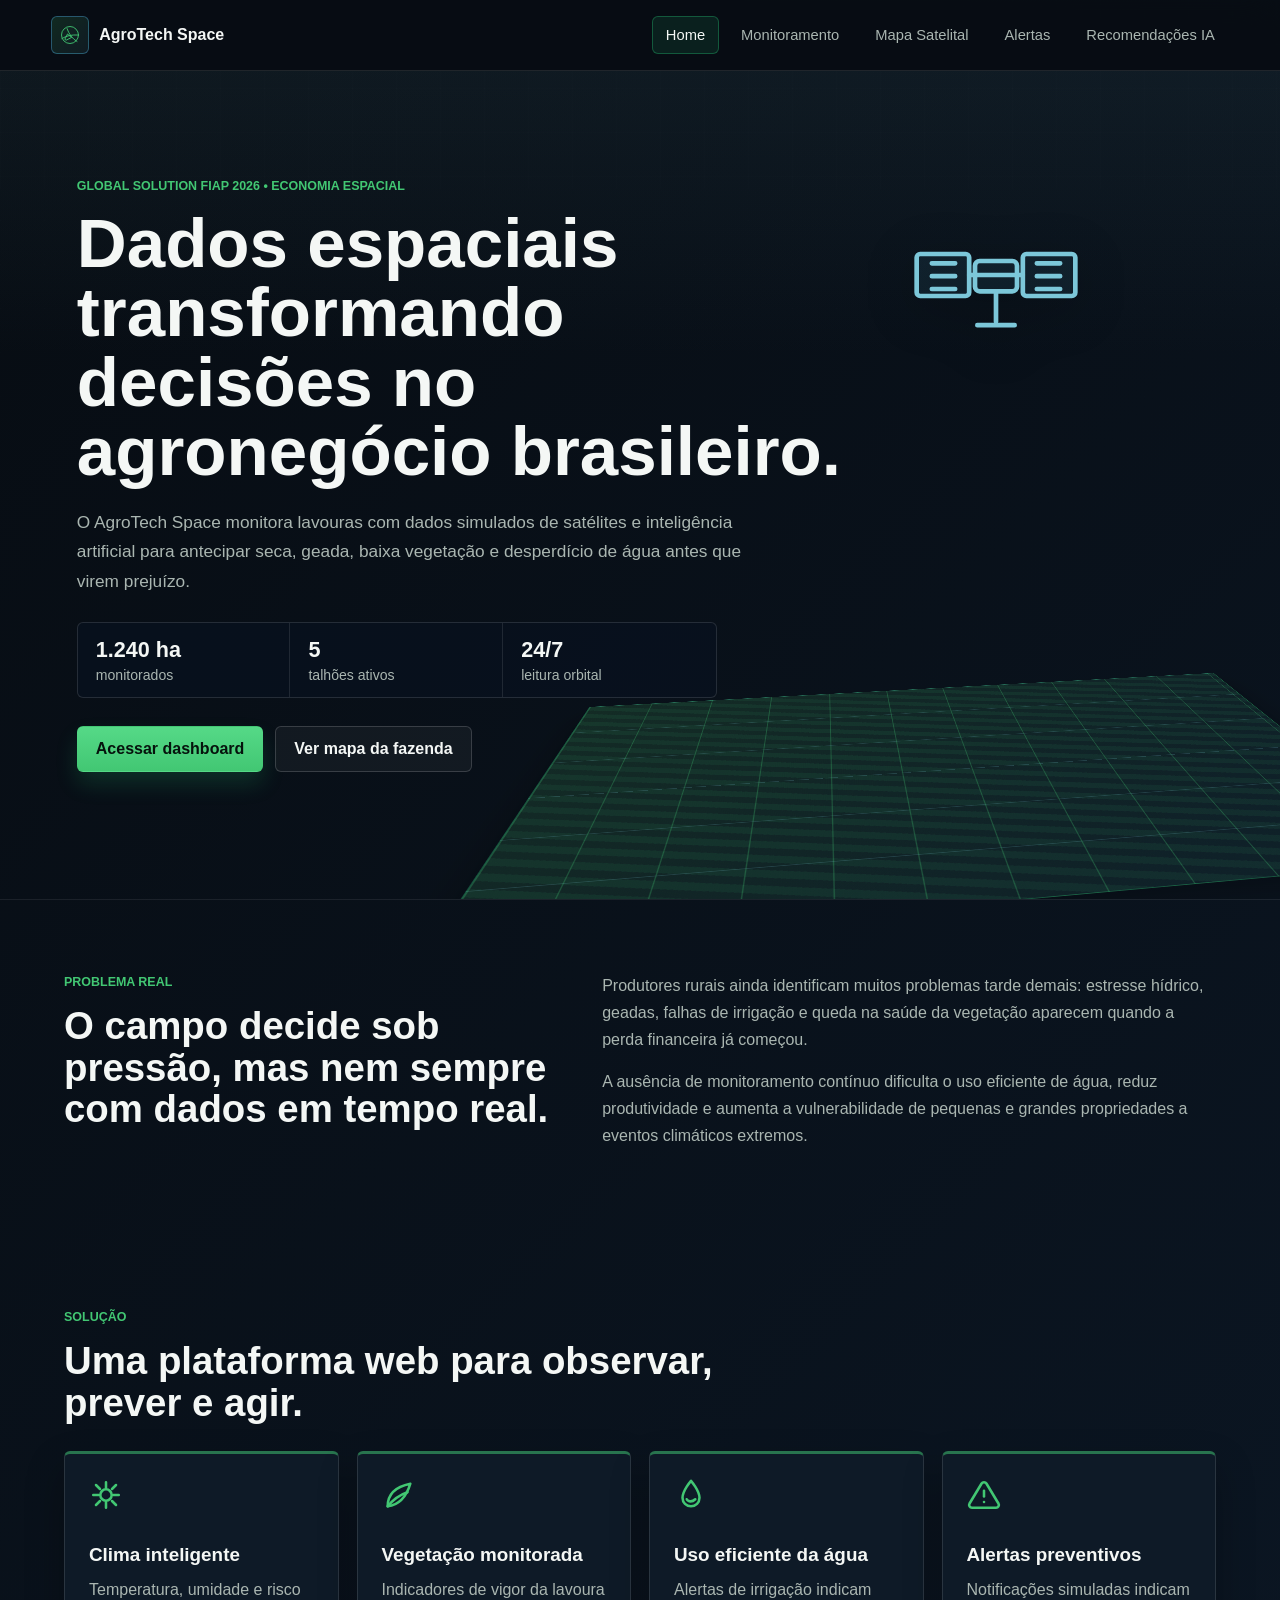
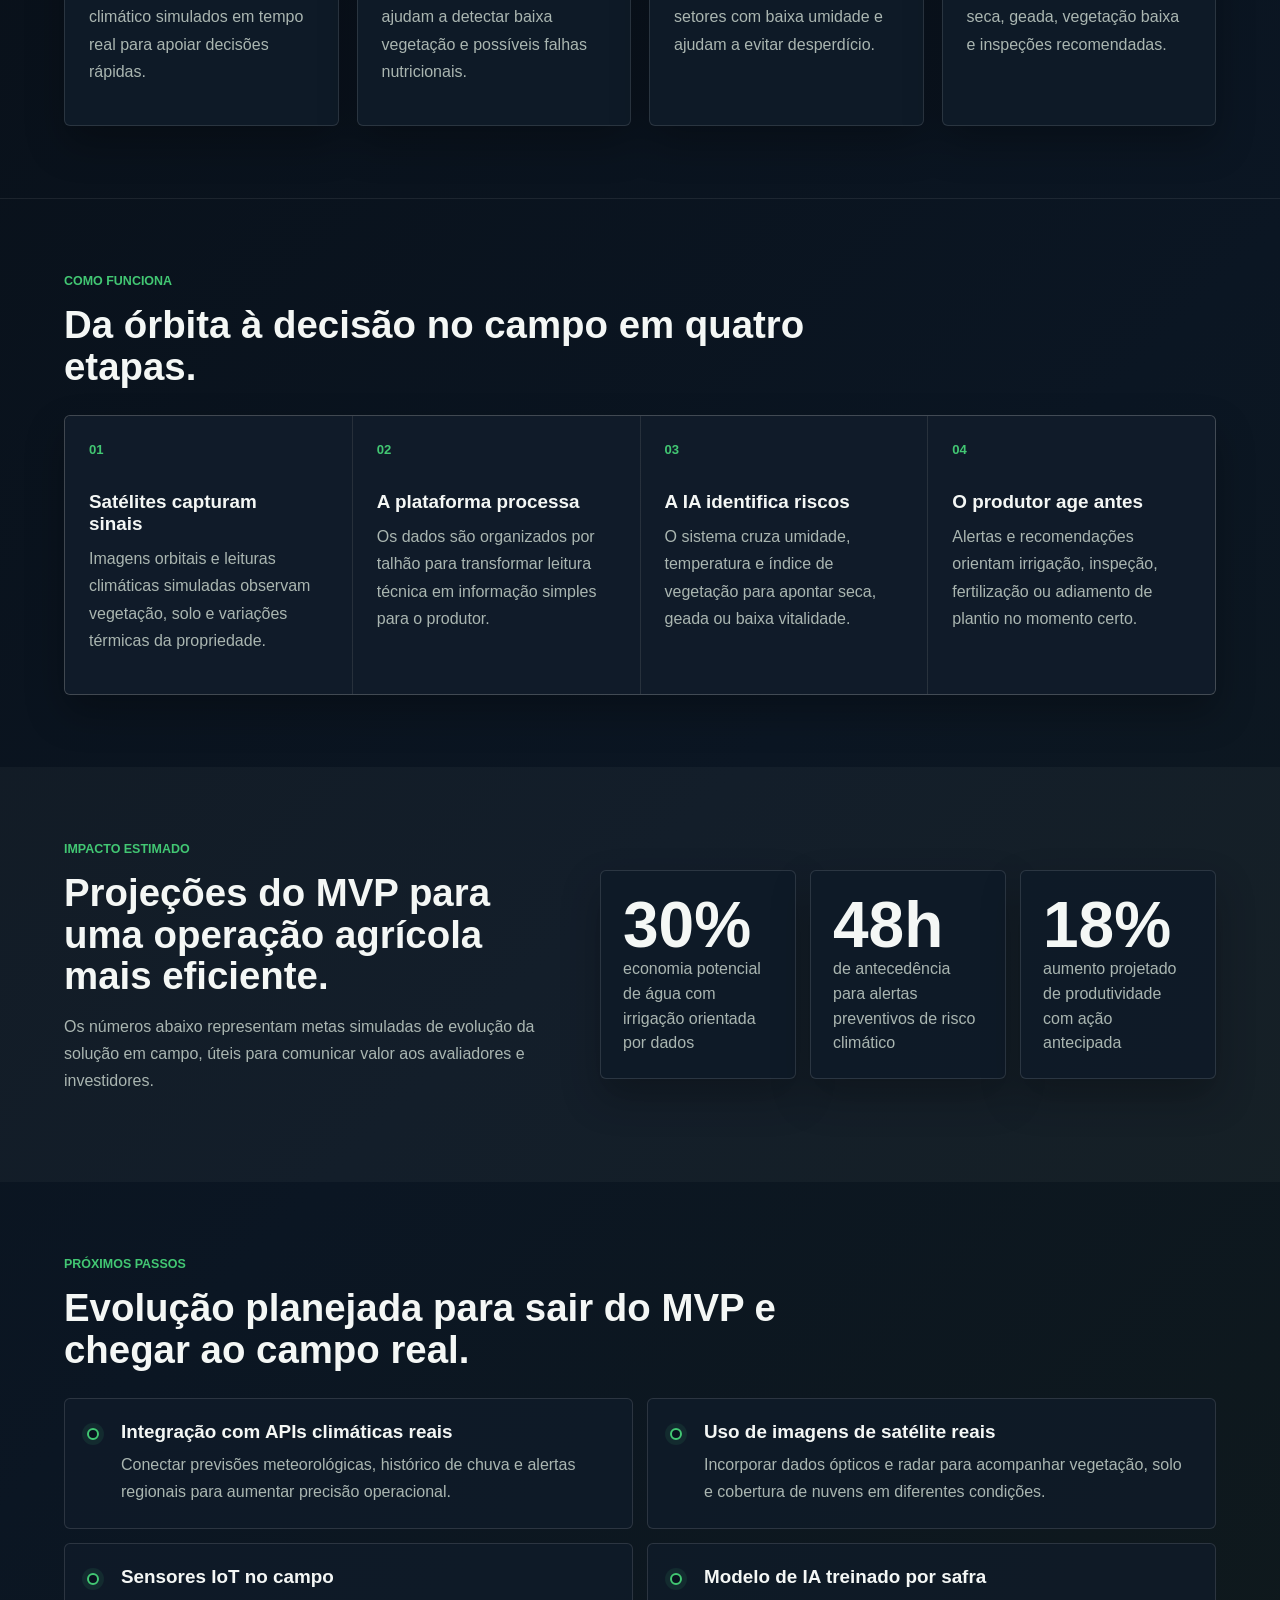
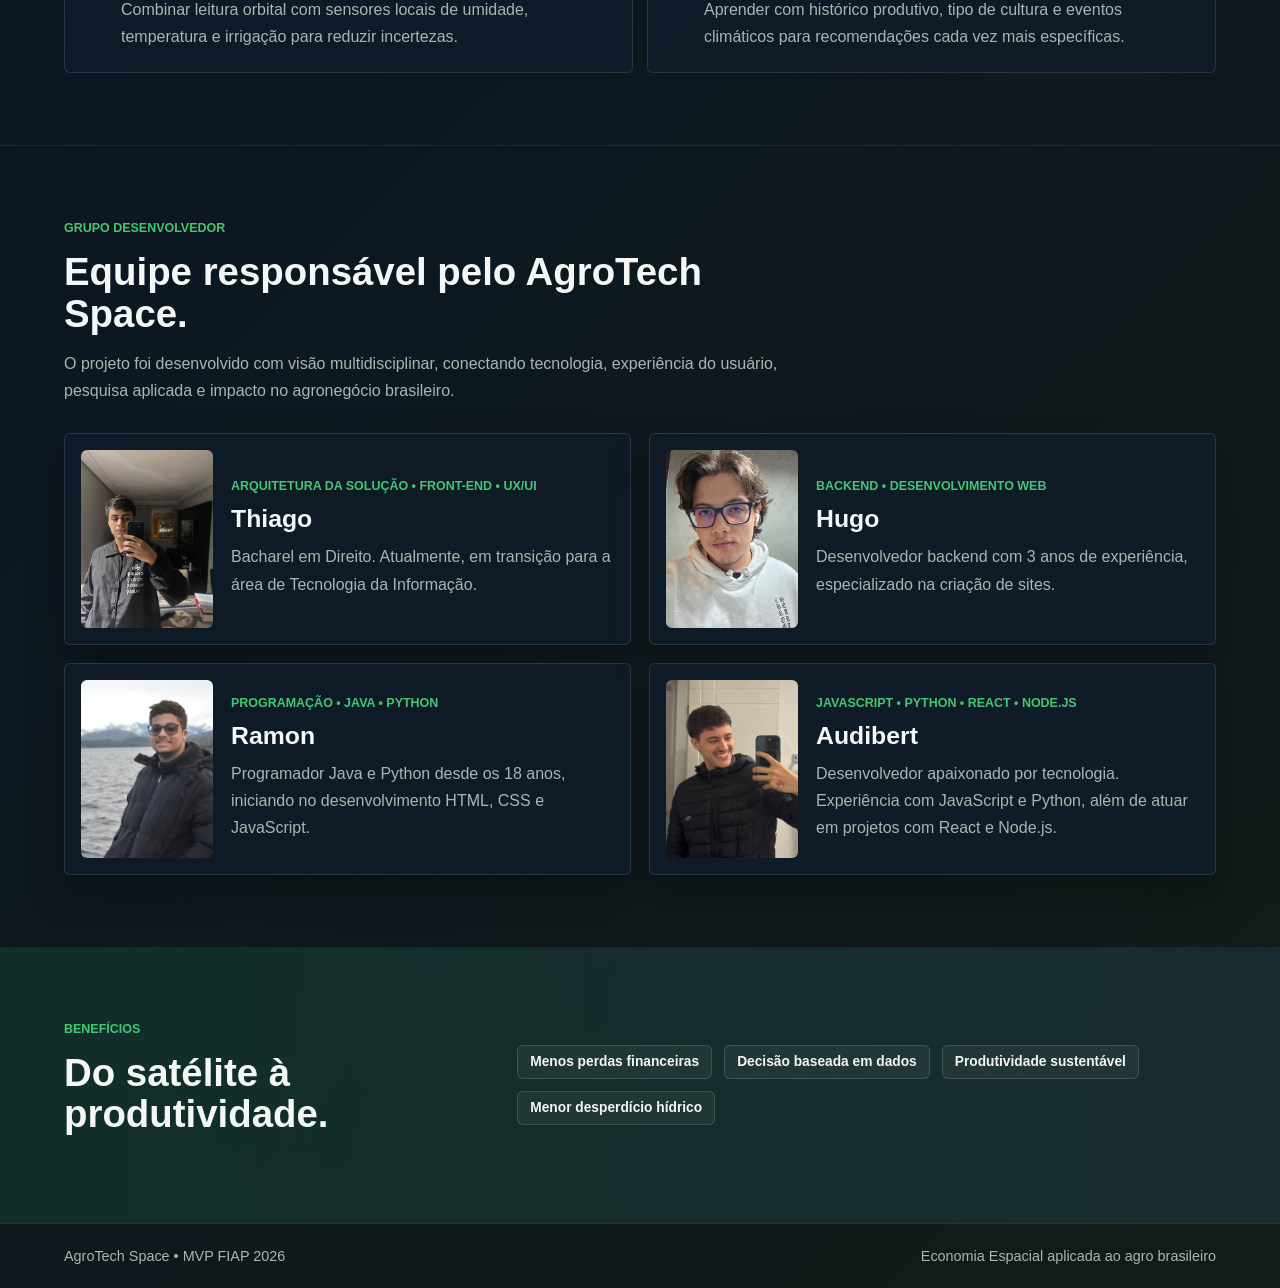
==== index.html @ c3d4d9fd "." ====
<!DOCTYPE html>
<html lang="pt-BR">
<head>
  <meta charset="UTF-8">
  <meta name="viewport" content="width=device-width, initial-scale=1.0">
  <meta name="description" content="AgroTech Space conecta dados de satélites, IA e agricultura de precisão para reduzir riscos climáticos no campo brasileiro.">
  <title>AgroTech Space | Agricultura Inteligente por Satélite</title>
  <link rel="stylesheet" href="assets/css/styles.css">
</head>
<body data-page="home">
  <header class="site-header">
    <a class="brand" href="index.html" aria-label="AgroTech Space - página inicial">
      <span class="brand-mark" aria-hidden="true">
        <svg viewBox="0 0 48 48" role="img">
          <circle cx="24" cy="24" r="17"></circle>
          <path d="M8 31c8-5 19-8 32-7"></path>
          <path d="M18 11c4 11 10 20 20 26"></path>
          <path d="M14 32l5-10 8 7-10 5z"></path>
        </svg>
      </span>
      <span>AgroTech Space</span>
    </a>

    <button class="menu-toggle" type="button" aria-label="Abrir menu" aria-expanded="false">
      <span></span>
      <span></span>
      <span></span>
    </button>

    <nav class="main-nav" aria-label="Navegação principal">
      <a class="active" href="index.html">Home</a>
      <a href="monitoramento.html">Monitoramento</a>
      <a href="mapa.html">Mapa Satelital</a>
      <a href="alertas.html">Alertas</a>
      <a href="recomendacoes.html">Recomendações IA</a>
    </nav>
  </header>

  <main>
    <section class="hero">
      <div class="hero-visual" aria-hidden="true">
        <div class="satellite">
          <svg viewBox="0 0 180 120">
            <rect x="72" y="42" width="36" height="26" rx="4"></rect>
            <rect x="22" y="36" width="45" height="36" rx="3"></rect>
            <rect x="113" y="36" width="45" height="36" rx="3"></rect>
            <path d="M67 54h46M90 68v26M74 97h32"></path>
            <path d="M35 44h20M35 55h20M35 66h20M125 44h20M125 55h20M125 66h20"></path>
          </svg>
        </div>
        <div class="field-grid"></div>
      </div>
      <div class="hero-content">
        <p class="eyebrow">Global Solution FIAP 2026 • Economia Espacial</p>
        <h1>Dados espaciais transformando decisões no agronegócio brasileiro.</h1>
        <p>O AgroTech Space monitora lavouras com dados simulados de satélites e inteligência artificial para antecipar seca, geada, baixa vegetação e desperdício de água antes que virem prejuízo.</p>
        <div class="mission-strip" aria-label="Resumo operacional">
          <span><strong>1.240 ha</strong> monitorados</span>
          <span><strong>5</strong> talhões ativos</span>
          <span><strong>24/7</strong> leitura orbital</span>
        </div>
        <div class="hero-actions">
          <a class="btn primary" href="monitoramento.html">Acessar dashboard</a>
          <a class="btn secondary" href="mapa.html">Ver mapa da fazenda</a>
        </div>
      </div>
    </section>

    <section class="section split-section">
      <div>
        <p class="eyebrow">Problema real</p>
        <h2>O campo decide sob pressão, mas nem sempre com dados em tempo real.</h2>
      </div>
      <div class="text-stack">
        <p>Produtores rurais ainda identificam muitos problemas tarde demais: estresse hídrico, geadas, falhas de irrigação e queda na saúde da vegetação aparecem quando a perda financeira já começou.</p>
        <p>A ausência de monitoramento contínuo dificulta o uso eficiente de água, reduz produtividade e aumenta a vulnerabilidade de pequenas e grandes propriedades a eventos climáticos extremos.</p>
      </div>
    </section>

    <section class="section">
      <div class="section-heading">
        <p class="eyebrow">Solução</p>
        <h2>Uma plataforma web para observar, prever e agir.</h2>
      </div>
      <div class="feature-grid">
        <article class="feature-card reveal">
          <svg class="icon" viewBox="0 0 24 24" aria-hidden="true"><path d="M12 3v4M12 17v4M4.93 4.93l2.83 2.83M16.24 16.24l2.83 2.83M3 12h4M17 12h4M4.93 19.07l2.83-2.83M16.24 7.76l2.83-2.83"></path><circle cx="12" cy="12" r="4"></circle></svg>
          <h3>Clima inteligente</h3>
          <p>Temperatura, umidade e risco climático simulados em tempo real para apoiar decisões rápidas.</p>
        </article>
        <article class="feature-card reveal">
          <svg class="icon" viewBox="0 0 24 24" aria-hidden="true"><path d="M4 20c8-1 13-6 16-16-10 2-16 7-16 16z"></path><path d="M4 20c4-5 8-8 14-10"></path></svg>
          <h3>Vegetação monitorada</h3>
          <p>Indicadores de vigor da lavoura ajudam a detectar baixa vegetação e possíveis falhas nutricionais.</p>
        </article>
        <article class="feature-card reveal">
          <svg class="icon" viewBox="0 0 24 24" aria-hidden="true"><path d="M12 2s6 7 6 12a6 6 0 0 1-12 0c0-5 6-12 6-12z"></path><path d="M9 15c1 2 4 2 6 0"></path></svg>
          <h3>Uso eficiente da água</h3>
          <p>Alertas de irrigação indicam setores com baixa umidade e ajudam a evitar desperdício.</p>
        </article>
        <article class="feature-card reveal">
          <svg class="icon" viewBox="0 0 24 24" aria-hidden="true"><path d="M12 9v4"></path><path d="M12 17h.01"></path><path d="M10.3 3.9L1.8 18a2 2 0 0 0 1.7 3h17a2 2 0 0 0 1.7-3L13.7 3.9a2 2 0 0 0-3.4 0z"></path></svg>
          <h3>Alertas preventivos</h3>
          <p>Notificações simuladas indicam seca, geada, vegetação baixa e inspeções recomendadas.</p>
        </article>
      </div>
    </section>

    <section class="section workflow-section">
      <div class="section-heading">
        <p class="eyebrow">Como funciona</p>
        <h2>Da órbita à decisão no campo em quatro etapas.</h2>
      </div>
      <div class="workflow-grid" aria-label="Fluxo de funcionamento da plataforma">
        <article class="workflow-step">
          <span>01</span>
          <h3>Satélites capturam sinais</h3>
          <p>Imagens orbitais e leituras climáticas simuladas observam vegetação, solo e variações térmicas da propriedade.</p>
        </article>
        <article class="workflow-step">
          <span>02</span>
          <h3>A plataforma processa</h3>
          <p>Os dados são organizados por talhão para transformar leitura técnica em informação simples para o produtor.</p>
        </article>
        <article class="workflow-step">
          <span>03</span>
          <h3>A IA identifica riscos</h3>
          <p>O sistema cruza umidade, temperatura e índice de vegetação para apontar seca, geada ou baixa vitalidade.</p>
        </article>
        <article class="workflow-step">
          <span>04</span>
          <h3>O produtor age antes</h3>
          <p>Alertas e recomendações orientam irrigação, inspeção, fertilização ou adiamento de plantio no momento certo.</p>
        </article>
      </div>
    </section>

    <section class="section impact-section">
      <div>
        <p class="eyebrow">Impacto estimado</p>
        <h2>Projeções do MVP para uma operação agrícola mais eficiente.</h2>
        <p>Os números abaixo representam metas simuladas de evolução da solução em campo, úteis para comunicar valor aos avaliadores e investidores.</p>
      </div>
      <div class="impact-grid">
        <article class="impact-card">
          <strong>30%</strong>
          <span>economia potencial de água com irrigação orientada por dados</span>
        </article>
        <article class="impact-card">
          <strong>48h</strong>
          <span>de antecedência para alertas preventivos de risco climático</span>
        </article>
        <article class="impact-card">
          <strong>18%</strong>
          <span>aumento projetado de produtividade com ação antecipada</span>
        </article>
      </div>
    </section>

    <section class="section roadmap-section">
      <div class="section-heading">
        <p class="eyebrow">Próximos passos</p>
        <h2>Evolução planejada para sair do MVP e chegar ao campo real.</h2>
      </div>
      <div class="roadmap-list">
        <div class="roadmap-item">
          <span></span>
          <div>
            <h3>Integração com APIs climáticas reais</h3>
            <p>Conectar previsões meteorológicas, histórico de chuva e alertas regionais para aumentar precisão operacional.</p>
          </div>
        </div>
        <div class="roadmap-item">
          <span></span>
          <div>
            <h3>Uso de imagens de satélite reais</h3>
            <p>Incorporar dados ópticos e radar para acompanhar vegetação, solo e cobertura de nuvens em diferentes condições.</p>
          </div>
        </div>
        <div class="roadmap-item">
          <span></span>
          <div>
            <h3>Sensores IoT no campo</h3>
            <p>Combinar leitura orbital com sensores locais de umidade, temperatura e irrigação para reduzir incertezas.</p>
          </div>
        </div>
        <div class="roadmap-item">
          <span></span>
          <div>
            <h3>Modelo de IA treinado por safra</h3>
            <p>Aprender com histórico produtivo, tipo de cultura e eventos climáticos para recomendações cada vez mais específicas.</p>
          </div>
        </div>
      </div>
    </section>

    <section class="section team-section">
      <div class="section-heading">
        <p class="eyebrow">Grupo desenvolvedor</p>
        <h2>Equipe responsável pelo AgroTech Space.</h2>
        <p>O projeto foi desenvolvido com visão multidisciplinar, conectando tecnologia, experiência do usuário, pesquisa aplicada e impacto no agronegócio brasileiro.</p>
      </div>

      <div class="team-grid">
        <article class="team-card">
          <div class="member-photo member-thiago">
            <img src="assets/img/equipe/thiago.jpg" alt="Foto de Thiago">
          </div>
          <div class="member-info">
            <span class="member-role">Arquitetura da solução • Front-end • UX/UI</span>
            <h3>Thiago</h3>
            <p>Bacharel em Direito. Atualmente, em transição para a área de Tecnologia da Informação.</p>
          </div>
        </article>

        <article class="team-card">
          <div class="member-photo member-hugo">
            <img src="assets/img/equipe/hugo.jpg" alt="Foto de Hugo">
          </div>
          <div class="member-info">
            <span class="member-role">Backend • Desenvolvimento web</span>
            <h3>Hugo</h3>
            <p>Desenvolvedor backend com 3 anos de experiência, especializado na criação de sites.</p>
          </div>
        </article>

        <article class="team-card">
          <div class="member-photo member-ramon">
            <img src="assets/img/equipe/ramon.jpg" alt="Foto de Ramon">
          </div>
          <div class="member-info">
            <span class="member-role">Programação • Java • Python</span>
            <h3>Ramon</h3>
            <p>Programador Java e Python desde os 18 anos, iniciando no desenvolvimento HTML, CSS e JavaScript.</p>
          </div>
        </article>

        <article class="team-card">
          <div class="member-photo member-audibert">
            <img src="assets/img/equipe/audibert.jpg" alt="Foto de Audibert">
          </div>
          <div class="member-info">
            <span class="member-role">JavaScript • Python • React • Node.js</span>
            <h3>Audibert</h3>
            <p>Desenvolvedor apaixonado por tecnologia. Experiência com JavaScript e Python, além de atuar em projetos com React e Node.js.</p>
          </div>
        </article>
      </div>
    </section>

    <section class="section benefit-band">
      <div>
        <p class="eyebrow">Benefícios</p>
        <h2>Do satélite à produtividade.</h2>
      </div>
      <div class="benefit-list">
        <span>Menos perdas financeiras</span>
        <span>Decisão baseada em dados</span>
        <span>Produtividade sustentável</span>
        <span>Menor desperdício hídrico</span>
      </div>
    </section>
  </main>

  <footer class="site-footer">
    <span>AgroTech Space • MVP FIAP 2026</span>
    <span>Economia Espacial aplicada ao agro brasileiro</span>
  </footer>

  <script src="assets/js/script.js"></script>
</body>
</html>
---- assets/css/styles.css ----
/* AgroTech Space - CSS principal do MVP.
   A organização segue blocos: base, navegação, páginas, componentes e responsividade. */

:root {
  --space: #09121e;
  --space-soft: #111f30;
  --space-line: #2b3d52;
  --green: #42c773;
  --green-dark: #1f7d4c;
  --cyan: #7cc7d9;
  --white: #f4f7f5;
  --muted: #aab6b1;
  --dark: #070c12;
  --panel: rgba(16, 28, 41, 0.92);
  --danger: #ff5c7a;
  --warning: #ffd166;
  --radius: 8px;
  --shadow: 0 18px 38px rgba(0, 0, 0, 0.28);
}

* {
  box-sizing: border-box;
}

html {
  scroll-behavior: smooth;
}

body {
  margin: 0;
  min-height: 100vh;
  color: var(--white);
  background:
    linear-gradient(180deg, rgba(124, 199, 217, 0.08), transparent 360px),
    linear-gradient(135deg, #070c12 0%, #0b1623 54%, #121b17 100%);
  font-family: Arial, Helvetica, sans-serif;
  letter-spacing: 0;
}

body::before {
  content: "";
  position: fixed;
  inset: 0;
  pointer-events: none;
  opacity: 0.32;
  background-image:
    linear-gradient(rgba(255,255,255,0.035) 1px, transparent 1px),
    linear-gradient(90deg, rgba(255,255,255,0.035) 1px, transparent 1px);
  background-size: 44px 44px;
  mask-image: linear-gradient(to bottom, black, transparent 76%);
}

a {
  color: inherit;
  text-decoration: none;
}

button {
  font: inherit;
}

.site-header {
  position: sticky;
  top: 0;
  z-index: 20;
  display: flex;
  align-items: center;
  justify-content: space-between;
  gap: 24px;
  padding: 16px clamp(18px, 4vw, 56px);
  border-bottom: 1px solid rgba(255, 255, 255, 0.1);
  background: rgba(7, 12, 18, 0.9);
  backdrop-filter: blur(18px);
}

.brand {
  display: inline-flex;
  align-items: center;
  gap: 10px;
  font-weight: 800;
  white-space: nowrap;
}

.brand-mark {
  display: grid;
  width: 38px;
  height: 38px;
  place-items: center;
  border: 1px solid rgba(87, 199, 255, 0.34);
  border-radius: 6px;
  background: linear-gradient(135deg, rgba(66, 199, 115, 0.16), rgba(124, 199, 217, 0.08));
}

.brand-mark svg,
.icon {
  width: 24px;
  height: 24px;
  fill: none;
  stroke: currentColor;
  stroke-linecap: round;
  stroke-linejoin: round;
  stroke-width: 1.8;
}

.brand-mark svg {
  color: var(--green);
}

.main-nav {
  display: flex;
  align-items: center;
  gap: 8px;
}

.main-nav a {
  min-height: 38px;
  display: inline-flex;
  align-items: center;
  padding: 0 13px;
  border: 1px solid transparent;
  border-radius: 6px;
  color: var(--muted);
  font-size: 0.92rem;
  transition: color 180ms ease, border-color 180ms ease, background 180ms ease;
}

.main-nav a:hover,
.main-nav a.active {
  color: var(--white);
  border-color: rgba(40, 209, 124, 0.32);
  background: rgba(40, 209, 124, 0.1);
}

.menu-toggle {
  display: none;
  width: 42px;
  height: 42px;
  border: 1px solid rgba(255, 255, 255, 0.16);
  border-radius: var(--radius);
  background: rgba(255, 255, 255, 0.05);
  color: var(--white);
}

.menu-toggle span {
  display: block;
  width: 18px;
  height: 2px;
  margin: 4px auto;
  background: currentColor;
}

.hero {
  position: relative;
  min-height: calc(100vh - 72px);
  display: grid;
  align-items: center;
  padding: 64px clamp(18px, 6vw, 80px) 86px;
  overflow: hidden;
}

.hero-content {
  position: relative;
  z-index: 2;
  max-width: 780px;
}

.eyebrow {
  margin: 0 0 12px;
  color: var(--green);
  font-size: 0.78rem;
  font-weight: 800;
  text-transform: uppercase;
}

h1,
h2,
h3,
p {
  margin-top: 0;
}

h1 {
  max-width: 920px;
  margin-bottom: 22px;
  font-size: clamp(2.15rem, 5.4vw, 5.15rem);
  line-height: 1;
}

h2 {
  margin-bottom: 16px;
  font-size: clamp(1.65rem, 3vw, 3rem);
  line-height: 1.08;
}

h3 {
  margin-bottom: 10px;
  font-size: 1.18rem;
}

p {
  color: var(--muted);
  line-height: 1.7;
}

.hero-content p:not(.eyebrow) {
  max-width: 670px;
  font-size: 1.08rem;
}

.hero-actions,
.alerts-toolbar {
  display: flex;
  flex-wrap: wrap;
  align-items: center;
  gap: 12px;
  margin-top: 28px;
}

.btn {
  min-height: 46px;
  display: inline-flex;
  align-items: center;
  justify-content: center;
  gap: 8px;
  padding: 0 18px;
  border: 1px solid transparent;
  border-radius: 6px;
  cursor: pointer;
  font-weight: 800;
  transition: transform 180ms ease, box-shadow 180ms ease, background 180ms ease;
}

.btn:hover {
  transform: translateY(-2px);
}

.btn.primary {
  color: #06130d;
  background: linear-gradient(180deg, #55d987, var(--green));
  box-shadow: 0 12px 22px rgba(40, 209, 124, 0.16);
}

.btn.secondary {
  color: var(--white);
  border-color: rgba(255, 255, 255, 0.16);
  background: rgba(255, 255, 255, 0.045);
}

.hero-visual {
  position: absolute;
  inset: 0;
}

.field-grid {
  position: absolute;
  right: -4vw;
  bottom: -9vh;
  width: min(780px, 82vw);
  height: 420px;
  transform: perspective(740px) rotateX(61deg) rotateZ(-8deg);
  border: 1px solid rgba(40, 209, 124, 0.28);
  background:
    linear-gradient(90deg, rgba(66, 199, 115, 0.3) 1px, transparent 1px),
    linear-gradient(0deg, rgba(124, 199, 217, 0.18) 1px, transparent 1px),
    repeating-linear-gradient(12deg, rgba(66,199,115,0.1) 0 10px, rgba(66,199,115,0.03) 10px 20px),
    linear-gradient(135deg, rgba(28, 70, 48, 0.42), rgba(16, 35, 52, 0.38));
  background-size: 70px 70px, 70px 70px, auto, auto;
  box-shadow: 0 22px 44px rgba(0, 0, 0, 0.28);
}

.satellite {
  position: absolute;
  top: 17%;
  right: 14%;
  width: min(210px, 36vw);
  color: var(--cyan);
  animation: floatSatellite 5s ease-in-out infinite;
}

.satellite svg {
  width: 100%;
  fill: rgba(87, 199, 255, 0.08);
  stroke: currentColor;
  stroke-width: 4;
  stroke-linecap: round;
  stroke-linejoin: round;
  filter: drop-shadow(0 10px 24px rgba(0, 0, 0, 0.38));
}

.mission-strip {
  display: grid;
  grid-template-columns: repeat(3, minmax(0, 1fr));
  max-width: 640px;
  margin-top: 26px;
  border: 1px solid rgba(255, 255, 255, 0.12);
  border-radius: 6px;
  background: rgba(8, 18, 31, 0.76);
}

.mission-strip span {
  min-height: 72px;
  display: grid;
  align-content: center;
  gap: 4px;
  padding: 14px 18px;
  color: var(--muted);
  border-right: 1px solid rgba(255, 255, 255, 0.1);
  font-size: 0.88rem;
}

.mission-strip span:last-child {
  border-right: 0;
}

.mission-strip strong {
  color: var(--white);
  font-size: 1.35rem;
}

.section,
.page-shell {
  position: relative;
  z-index: 1;
  padding: 72px clamp(18px, 5vw, 72px);
}

.split-section {
  display: grid;
  grid-template-columns: minmax(0, 0.9fr) minmax(0, 1.1fr);
  gap: 36px;
  border-top: 1px solid rgba(255, 255, 255, 0.08);
}

.text-stack p {
  margin-bottom: 14px;
}

.section-heading {
  max-width: 760px;
  margin-bottom: 28px;
}

.feature-grid,
.dashboard-grid,
.recommendation-grid {
  display: grid;
  grid-template-columns: repeat(4, minmax(0, 1fr));
  gap: 18px;
}

.workflow-section {
  border-top: 1px solid rgba(255, 255, 255, 0.08);
}

.workflow-grid {
  display: grid;
  grid-template-columns: repeat(4, minmax(0, 1fr));
  gap: 1px;
  overflow: hidden;
  border: 1px solid rgba(255, 255, 255, 0.12);
  border-radius: 6px;
  background: rgba(255, 255, 255, 0.12);
  box-shadow: var(--shadow);
}

.workflow-step {
  min-height: 260px;
  padding: 24px;
  background: rgba(16, 28, 41, 0.96);
}

.workflow-step span {
  display: inline-flex;
  margin-bottom: 34px;
  color: var(--green);
  font-size: 0.82rem;
  font-weight: 900;
}

.workflow-step h3 {
  max-width: 220px;
}

.impact-section {
  display: grid;
  grid-template-columns: minmax(0, 0.9fr) minmax(0, 1.1fr);
  gap: 32px;
  align-items: center;
  background: rgba(255, 255, 255, 0.035);
}

.impact-grid {
  display: grid;
  grid-template-columns: repeat(3, minmax(0, 1fr));
  gap: 14px;
}

.impact-card {
  min-height: 190px;
  display: flex;
  flex-direction: column;
  justify-content: space-between;
  padding: 22px;
  border: 1px solid rgba(255, 255, 255, 0.12);
  border-radius: 6px;
  background: var(--panel);
  box-shadow: var(--shadow);
}

.impact-card strong {
  color: var(--white);
  font-size: clamp(2.4rem, 5vw, 4rem);
  line-height: 1;
}

.impact-card span {
  color: var(--muted);
  line-height: 1.55;
}

.roadmap-list {
  display: grid;
  grid-template-columns: repeat(2, minmax(0, 1fr));
  gap: 14px;
}

.roadmap-item {
  display: grid;
  grid-template-columns: 18px 1fr;
  gap: 16px;
  padding: 22px;
  border: 1px solid rgba(255, 255, 255, 0.12);
  border-radius: 6px;
  background: rgba(16, 28, 41, 0.78);
}

.roadmap-item > span {
  width: 12px;
  height: 12px;
  margin-top: 7px;
  border: 2px solid var(--green);
  border-radius: 50%;
  background: var(--space);
  box-shadow: 0 0 0 5px rgba(66, 199, 115, 0.1);
}

.roadmap-item h3 {
  margin-bottom: 8px;
}

.roadmap-item p {
  margin-bottom: 0;
}

.team-section {
  border-top: 1px solid rgba(255, 255, 255, 0.08);
}

.team-grid {
  display: grid;
  grid-template-columns: repeat(2, minmax(0, 1fr));
  gap: 18px;
}

.team-card {
  display: grid;
  grid-template-columns: 132px 1fr;
  gap: 18px;
  align-items: stretch;
  min-height: 210px;
  padding: 16px;
  border: 1px solid rgba(255, 255, 255, 0.12);
  border-radius: 6px;
  background: var(--panel);
  box-shadow: var(--shadow);
}

.member-photo {
  min-height: 178px;
  overflow: hidden;
  border-radius: 6px;
  background: linear-gradient(145deg, rgba(66, 199, 115, 0.22), rgba(124, 199, 217, 0.14));
}

.member-photo img {
  width: 100%;
  height: 100%;
  display: block;
  object-fit: cover;
}

.member-placeholder {
  display: grid;
  place-items: center;
  border: 1px solid rgba(255, 255, 255, 0.12);
}

.member-thiago {
  background:
    linear-gradient(145deg, rgba(66, 199, 115, 0.18), rgba(124, 199, 217, 0.1)),
    linear-gradient(160deg, #14202d, #0a111a);
}

.member-hugo {
  background:
    linear-gradient(145deg, rgba(124, 199, 217, 0.2), rgba(255, 255, 255, 0.08)),
    linear-gradient(160deg, #182232, #0a111a);
}

.member-ramon {
  background:
    linear-gradient(145deg, rgba(66, 199, 115, 0.2), rgba(255, 209, 102, 0.08)),
    linear-gradient(160deg, #12251d, #0a111a);
}

.member-audibert {
  background:
    linear-gradient(145deg, rgba(124, 199, 217, 0.16), rgba(66, 199, 115, 0.12)),
    linear-gradient(160deg, #181e28, #0a111a);
}

.member-placeholder span {
  display: grid;
  width: 74px;
  height: 74px;
  place-items: center;
  border: 1px solid rgba(255, 255, 255, 0.2);
  border-radius: 50%;
  color: var(--white);
  background: rgba(7, 12, 18, 0.48);
  font-size: 1.35rem;
  font-weight: 900;
}

.member-info {
  display: flex;
  flex-direction: column;
  justify-content: center;
}

.member-role {
  margin-bottom: 12px;
  color: var(--green);
  font-size: 0.78rem;
  font-weight: 900;
  text-transform: uppercase;
}

.member-info h3 {
  margin-bottom: 10px;
  font-size: 1.55rem;
}

.member-info p {
  margin-bottom: 0;
}

.feature-card,
.metric-card,
.data-panel,
.sector-panel,
.ai-panel,
.recommendation-output,
.alert-card {
  border: 1px solid rgba(255, 255, 255, 0.12);
  border-radius: 6px;
  background: var(--panel);
  box-shadow: var(--shadow);
}

.feature-card {
  min-height: 230px;
  padding: 24px;
  border-top: 3px solid rgba(66, 199, 115, 0.52);
  transition: transform 220ms ease, border-color 220ms ease;
}

.feature-card:hover,
.interactive-card:hover,
.interactive-card:focus {
  transform: translateY(-5px);
  border-color: rgba(40, 209, 124, 0.42);
}

.feature-card .icon {
  width: 34px;
  height: 34px;
  margin-bottom: 28px;
  color: var(--green);
}

.benefit-band {
  display: flex;
  align-items: center;
  justify-content: space-between;
  gap: 32px;
  background: linear-gradient(90deg, rgba(40, 209, 124, 0.12), rgba(87, 199, 255, 0.1));
}

.benefit-list {
  display: flex;
  flex-wrap: wrap;
  gap: 12px;
}

.benefit-list span,
.risk-pill,
.live-indicator {
  display: inline-flex;
  align-items: center;
  min-height: 34px;
  padding: 0 12px;
  border-radius: 6px;
  font-size: 0.86rem;
  font-weight: 800;
}

.benefit-list span {
  border: 1px solid rgba(255, 255, 255, 0.14);
  color: var(--white);
  background: rgba(255, 255, 255, 0.05);
}

.page-title {
  max-width: 900px;
  margin-bottom: 36px;
}

.page-title h1 {
  font-size: clamp(2rem, 5vw, 4.6rem);
}

.context-row {
  display: flex;
  flex-wrap: wrap;
  gap: 10px;
  margin-top: 20px;
}

.context-row span {
  min-height: 34px;
  display: inline-flex;
  align-items: center;
  padding: 0 12px;
  border: 1px solid rgba(255, 255, 255, 0.12);
  border-radius: 6px;
  color: var(--muted);
  background: rgba(255, 255, 255, 0.04);
  font-size: 0.88rem;
}

.context-row strong {
  margin-left: 4px;
  color: var(--white);
}

.metric-card {
  min-height: 220px;
  padding: 22px;
  border-left: 3px solid rgba(124, 199, 217, 0.56);
  transition: transform 220ms ease, border-color 220ms ease;
}

.metric-top {
  display: flex;
  align-items: center;
  justify-content: space-between;
  gap: 12px;
  margin-bottom: 26px;
  color: var(--muted);
}

.icon.small {
  width: 22px;
  height: 22px;
  color: var(--cyan);
}

.metric-card strong {
  display: block;
  margin-bottom: 8px;
  font-size: clamp(1.85rem, 3.6vw, 2.7rem);
}

.progress {
  width: 100%;
  height: 9px;
  margin-top: 20px;
  overflow: hidden;
  border-radius: 3px;
  background: rgba(255, 255, 255, 0.08);
}

.progress span {
  display: block;
  width: 50%;
  height: 100%;
  border-radius: inherit;
  background: linear-gradient(90deg, var(--green), var(--cyan));
  transition: width 450ms ease;
}

.risk-pill.low {
  color: #05130d;
  background: var(--green);
}

.risk-pill.medium {
  color: #1a1200;
  background: var(--warning);
}

.risk-pill.high {
  color: #fff;
  background: var(--danger);
}

.panel-grid,
.map-layout,
.ai-console {
  display: grid;
  grid-template-columns: minmax(0, 1.2fr) minmax(300px, 0.8fr);
  gap: 18px;
  margin-top: 18px;
}

.data-panel,
.sector-panel,
.ai-panel,
.recommendation-output {
  padding: 24px;
}

.telemetry-list {
  display: grid;
  gap: 12px;
  margin-top: 18px;
}

.telemetry-item,
.sector-stats span,
.modal-grid span {
  display: flex;
  align-items: center;
  justify-content: space-between;
  gap: 16px;
  padding: 14px;
  border: 1px solid rgba(255, 255, 255, 0.09);
  border-radius: var(--radius);
  background: rgba(255, 255, 255, 0.04);
}

.farm-map {
  position: relative;
  min-height: 520px;
  overflow: hidden;
  border: 1px solid rgba(255, 255, 255, 0.12);
  border-radius: var(--radius);
  background:
    linear-gradient(120deg, rgba(66, 199, 115, 0.12), transparent 35%),
    linear-gradient(45deg, rgba(124, 199, 217, 0.1), transparent 45%),
    repeating-linear-gradient(18deg, rgba(66, 199, 115, 0.08) 0 12px, rgba(66, 199, 115, 0.02) 12px 24px),
    repeating-linear-gradient(90deg, rgba(255,255,255,0.04) 0 1px, transparent 1px 70px),
    repeating-linear-gradient(0deg, rgba(255,255,255,0.04) 0 1px, transparent 1px 70px),
    #0b1b2e;
  box-shadow: var(--shadow);
}

.farm-sector {
  position: absolute;
  min-width: 94px;
  min-height: 74px;
  border: 1px solid rgba(255, 255, 255, 0.32);
  border-radius: 4px;
  color: var(--white);
  cursor: pointer;
  font-weight: 900;
  background: rgba(40, 209, 124, 0.38);
  transition: transform 180ms ease, background 180ms ease, box-shadow 180ms ease;
}

.farm-sector:hover,
.farm-sector.active {
  transform: scale(1.04);
  background: rgba(87, 199, 255, 0.42);
  box-shadow: 0 0 28px rgba(87, 199, 255, 0.26);
}

.sector-a { left: 8%; top: 12%; width: 31%; height: 28%; }
.sector-b { right: 12%; top: 10%; width: 32%; height: 22%; }
.sector-c { left: 15%; bottom: 15%; width: 28%; height: 27%; background: rgba(255, 209, 102, 0.35); }
.sector-d { right: 9%; bottom: 13%; width: 34%; height: 33%; background: rgba(40, 209, 124, 0.3); }
.sector-e { left: 43%; top: 38%; width: 18%; height: 19%; background: rgba(255, 92, 122, 0.3); }

.map-scan {
  position: absolute;
  inset: 0;
  background: linear-gradient(180deg, transparent, rgba(87, 199, 255, 0.2), transparent);
  animation: scanMap 4s linear infinite;
}

.sector-stats {
  display: grid;
  gap: 10px;
  margin: 22px 0;
}

.modal-backdrop {
  position: fixed;
  inset: 0;
  z-index: 50;
  display: none;
  align-items: center;
  justify-content: center;
  padding: 20px;
  background: rgba(0, 0, 0, 0.64);
}

.modal-backdrop.open {
  display: flex;
}

.modal {
  position: relative;
  width: min(620px, 100%);
  padding: 28px;
  border: 1px solid rgba(255, 255, 255, 0.16);
  border-radius: var(--radius);
  background: #0b1b2e;
  box-shadow: var(--shadow);
}

.modal-close {
  position: absolute;
  top: 14px;
  right: 14px;
  width: 38px;
  height: 38px;
  border: 1px solid rgba(255,255,255,0.16);
  border-radius: var(--radius);
  color: var(--white);
  cursor: pointer;
  background: rgba(255,255,255,0.06);
  font-size: 1.4rem;
}

.modal-grid {
  display: grid;
  grid-template-columns: repeat(2, minmax(0, 1fr));
  gap: 10px;
  margin-top: 18px;
}

.alerts-list {
  display: grid;
  gap: 14px;
  margin-top: 22px;
}

.alert-card {
  display: grid;
  grid-template-columns: auto 1fr auto;
  align-items: center;
  gap: 16px;
  padding: 18px;
  animation: enterCard 280ms ease both;
}

.alert-icon {
  display: grid;
  width: 44px;
  height: 44px;
  place-items: center;
  border-radius: 50%;
  background: rgba(87, 199, 255, 0.12);
  color: var(--cyan);
}

.alert-card.high .alert-icon {
  color: var(--danger);
  background: rgba(255, 92, 122, 0.14);
}

.alert-card.medium .alert-icon {
  color: var(--warning);
  background: rgba(255, 209, 102, 0.14);
}

.alert-card h3,
.alert-card p {
  margin-bottom: 4px;
}

.live-indicator {
  gap: 8px;
  color: var(--muted);
  border: 1px solid rgba(255, 255, 255, 0.12);
}

.live-indicator span {
  width: 9px;
  height: 9px;
  border-radius: 50%;
  background: var(--green);
  box-shadow: 0 0 14px var(--green);
}

.ai-console {
  align-items: stretch;
}

.recommendation-output {
  min-height: 260px;
}

.recommendation-grid {
  margin-top: 18px;
  grid-template-columns: repeat(3, minmax(0, 1fr));
}

.recommendation-card {
  padding: 20px;
}

.site-footer {
  position: relative;
  z-index: 1;
  display: flex;
  justify-content: space-between;
  gap: 16px;
  padding: 24px clamp(18px, 5vw, 72px);
  border-top: 1px solid rgba(255, 255, 255, 0.1);
  color: var(--muted);
  font-size: 0.9rem;
}

.reveal {
  opacity: 0;
  transform: translateY(18px);
  transition: opacity 500ms ease, transform 500ms ease;
}

.reveal.visible {
  opacity: 1;
  transform: translateY(0);
}

@keyframes floatSatellite {
  0%, 100% { transform: translateY(0) rotate(-3deg); }
  50% { transform: translateY(-18px) rotate(3deg); }
}

@keyframes scanMap {
  0% { transform: translateY(-100%); }
  100% { transform: translateY(100%); }
}

@keyframes enterCard {
  from { opacity: 0; transform: translateY(10px); }
  to { opacity: 1; transform: translateY(0); }
}

@media (max-width: 1080px) {
  .feature-grid,
  .dashboard-grid,
  .workflow-grid {
    grid-template-columns: repeat(2, minmax(0, 1fr));
  }

  .panel-grid,
  .map-layout,
  .ai-console,
  .impact-section {
    grid-template-columns: 1fr;
  }
}

@media (max-width: 820px) {
  .menu-toggle {
    display: block;
  }

  .main-nav {
    position: absolute;
    top: 70px;
    right: 18px;
    left: 18px;
    display: none;
    flex-direction: column;
    align-items: stretch;
    padding: 12px;
    border: 1px solid rgba(255, 255, 255, 0.12);
    border-radius: var(--radius);
    background: #081427;
  }

  .main-nav.open {
    display: flex;
  }

  .main-nav a {
    justify-content: center;
  }

  .split-section,
  .benefit-band {
    grid-template-columns: 1fr;
    flex-direction: column;
    align-items: flex-start;
  }

  .hero {
    min-height: auto;
    padding-top: 58px;
  }

  .satellite {
    opacity: 0.54;
    right: 2%;
  }

  .field-grid {
    opacity: 0.7;
  }

  .recommendation-grid,
  .modal-grid,
  .impact-grid,
  .roadmap-list,
  .team-grid {
    grid-template-columns: 1fr;
  }

  .site-footer {
    flex-direction: column;
  }
}

@media (max-width: 620px) {
  .site-header {
    padding: 14px 16px;
  }

  .brand {
    font-size: 0.95rem;
  }

  .feature-grid,
  .dashboard-grid,
  .workflow-grid {
    grid-template-columns: 1fr;
  }

  .mission-strip {
    grid-template-columns: 1fr;
  }

  .mission-strip span {
    border-right: 0;
    border-bottom: 1px solid rgba(255, 255, 255, 0.1);
  }

  .mission-strip span:last-child {
    border-bottom: 0;
  }

  .farm-map {
    min-height: 430px;
  }

  .farm-sector {
    min-width: 70px;
    min-height: 56px;
  }

  .team-card {
    grid-template-columns: 1fr;
  }

  .member-photo {
    min-height: 260px;
  }

  .alert-card {
    grid-template-columns: 1fr;
  }
}
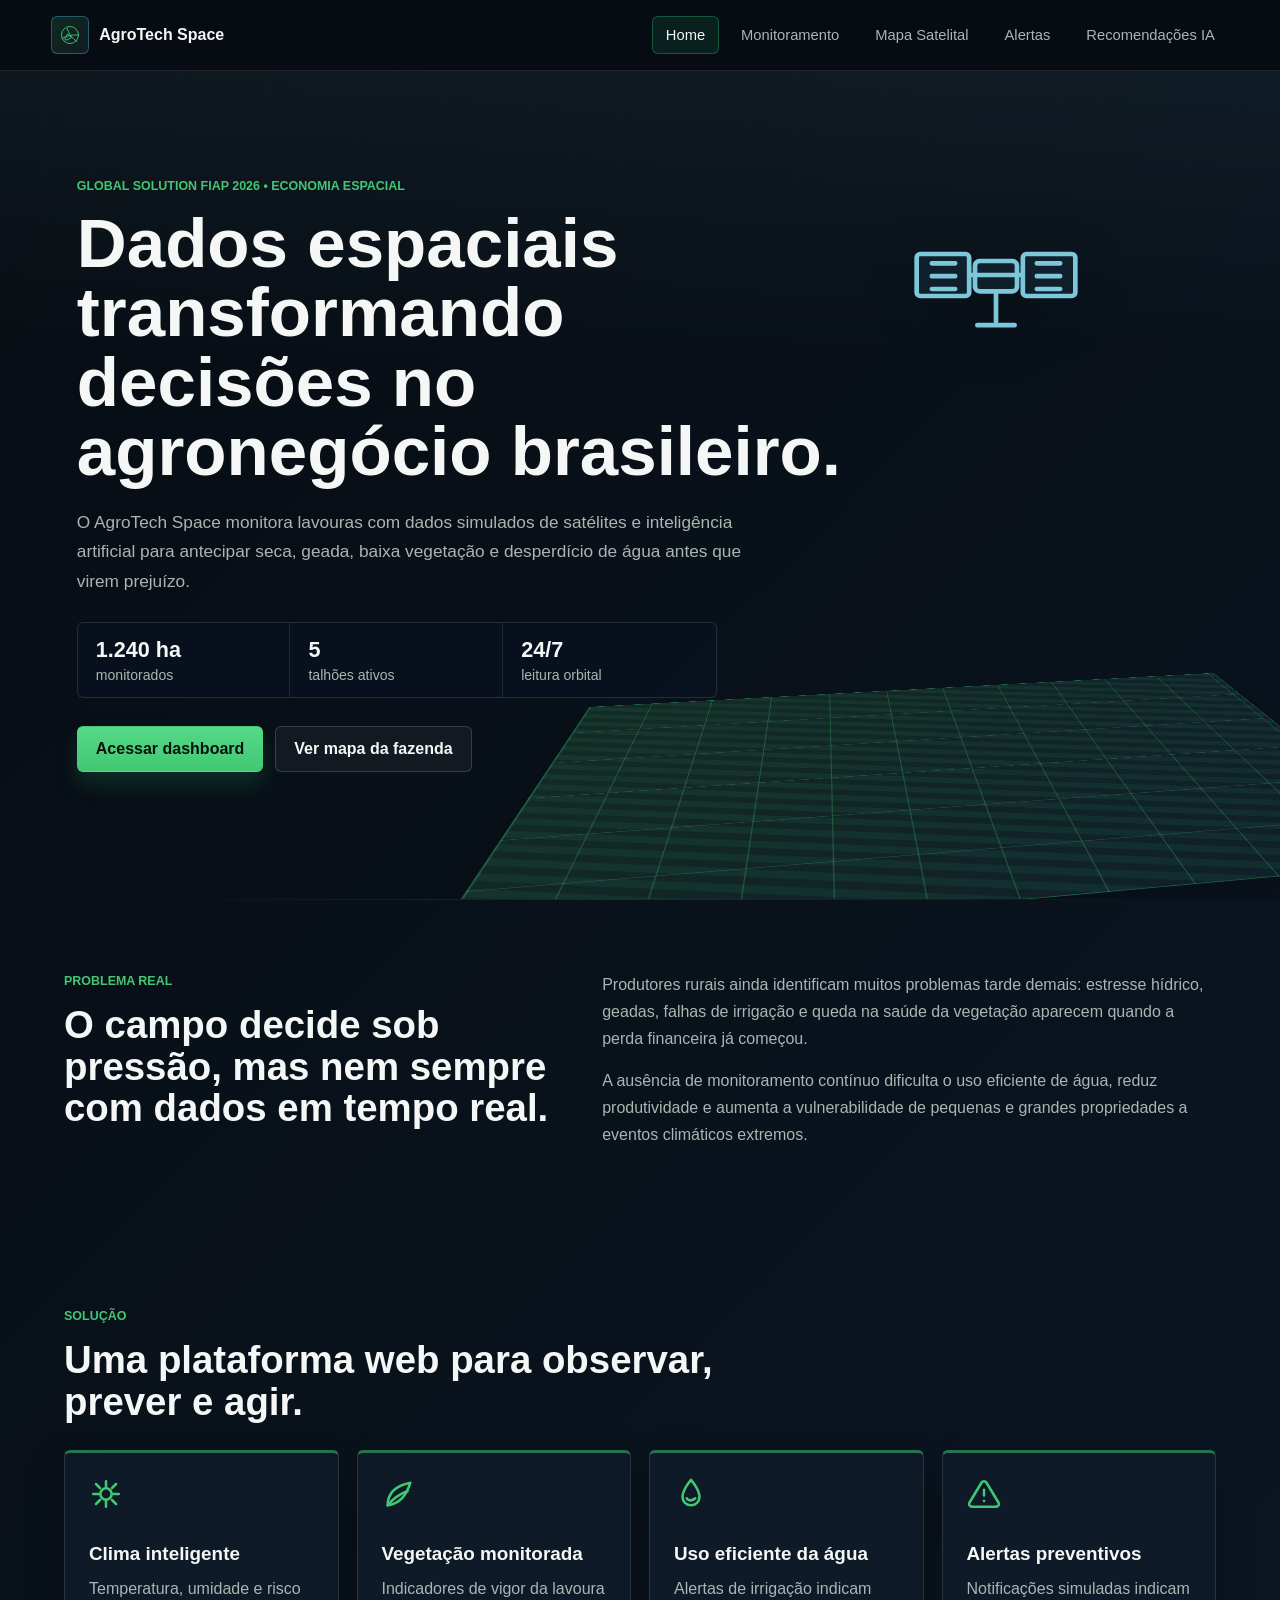
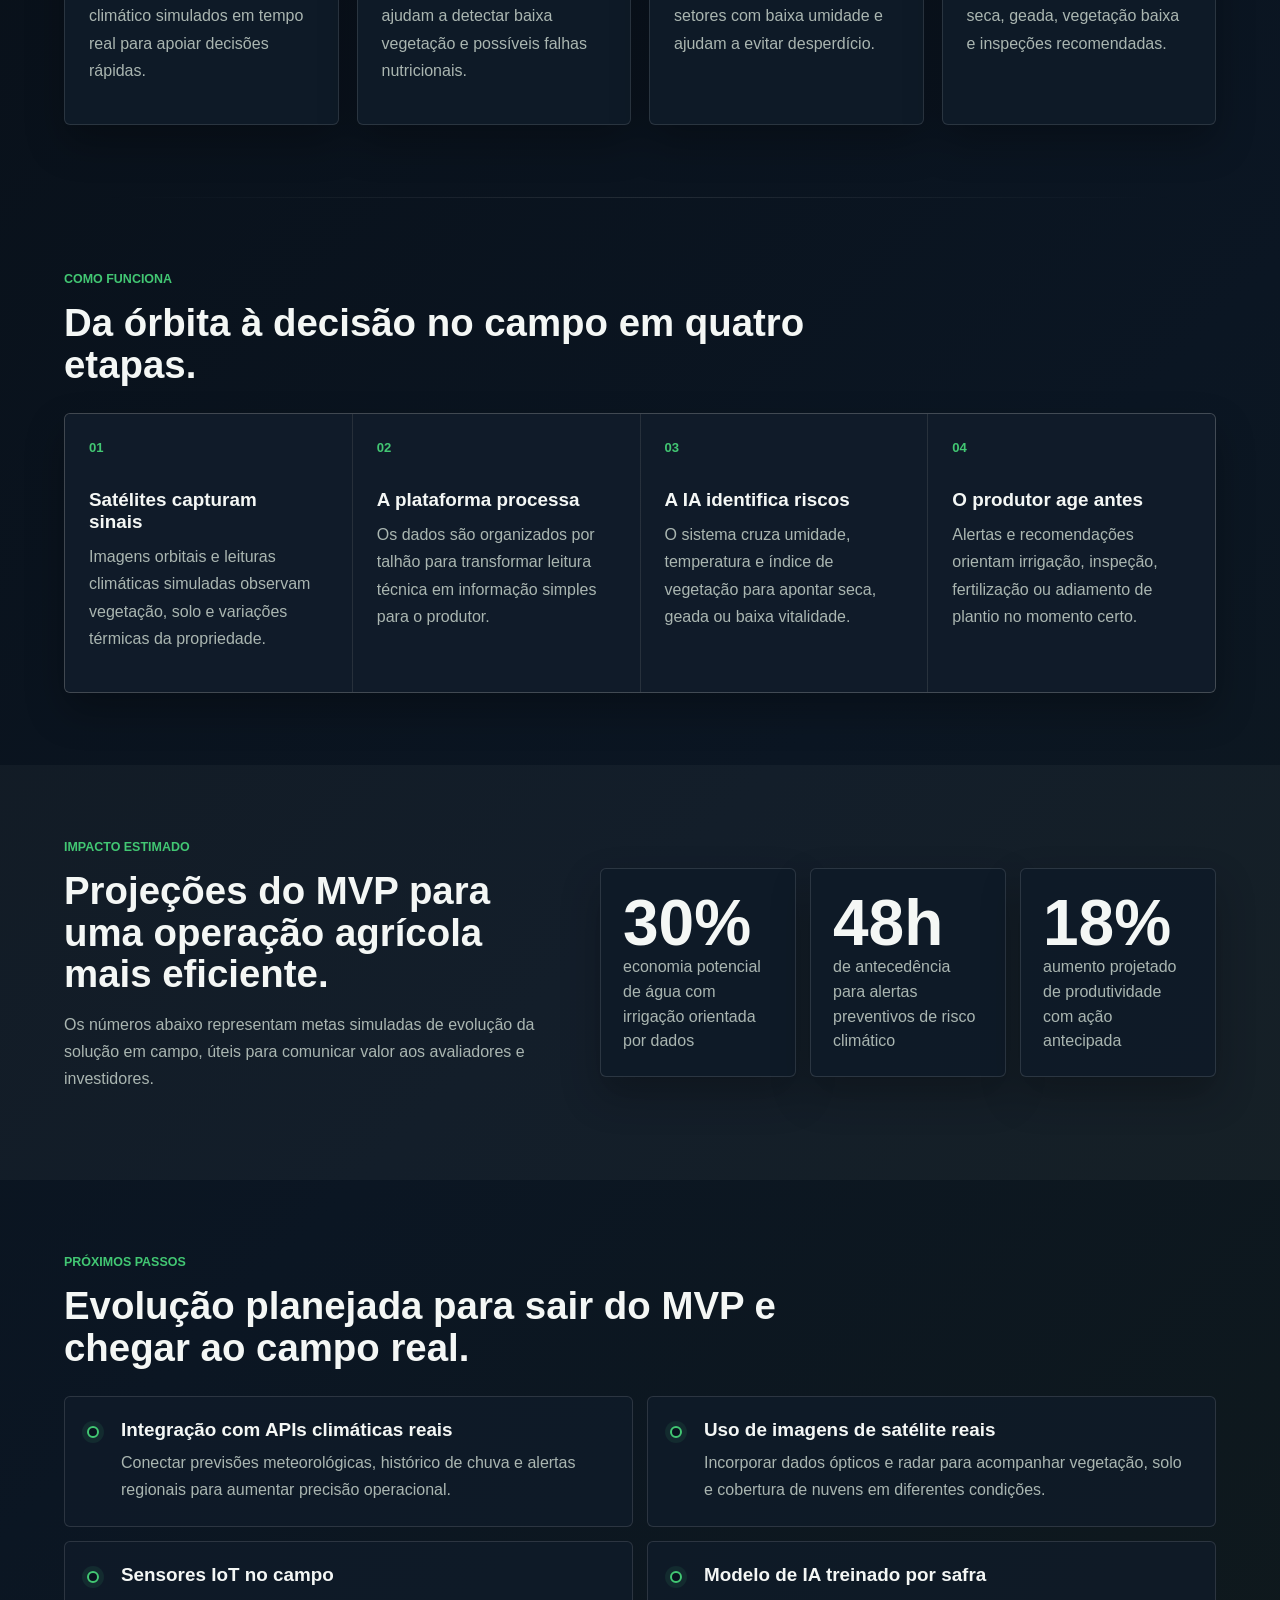
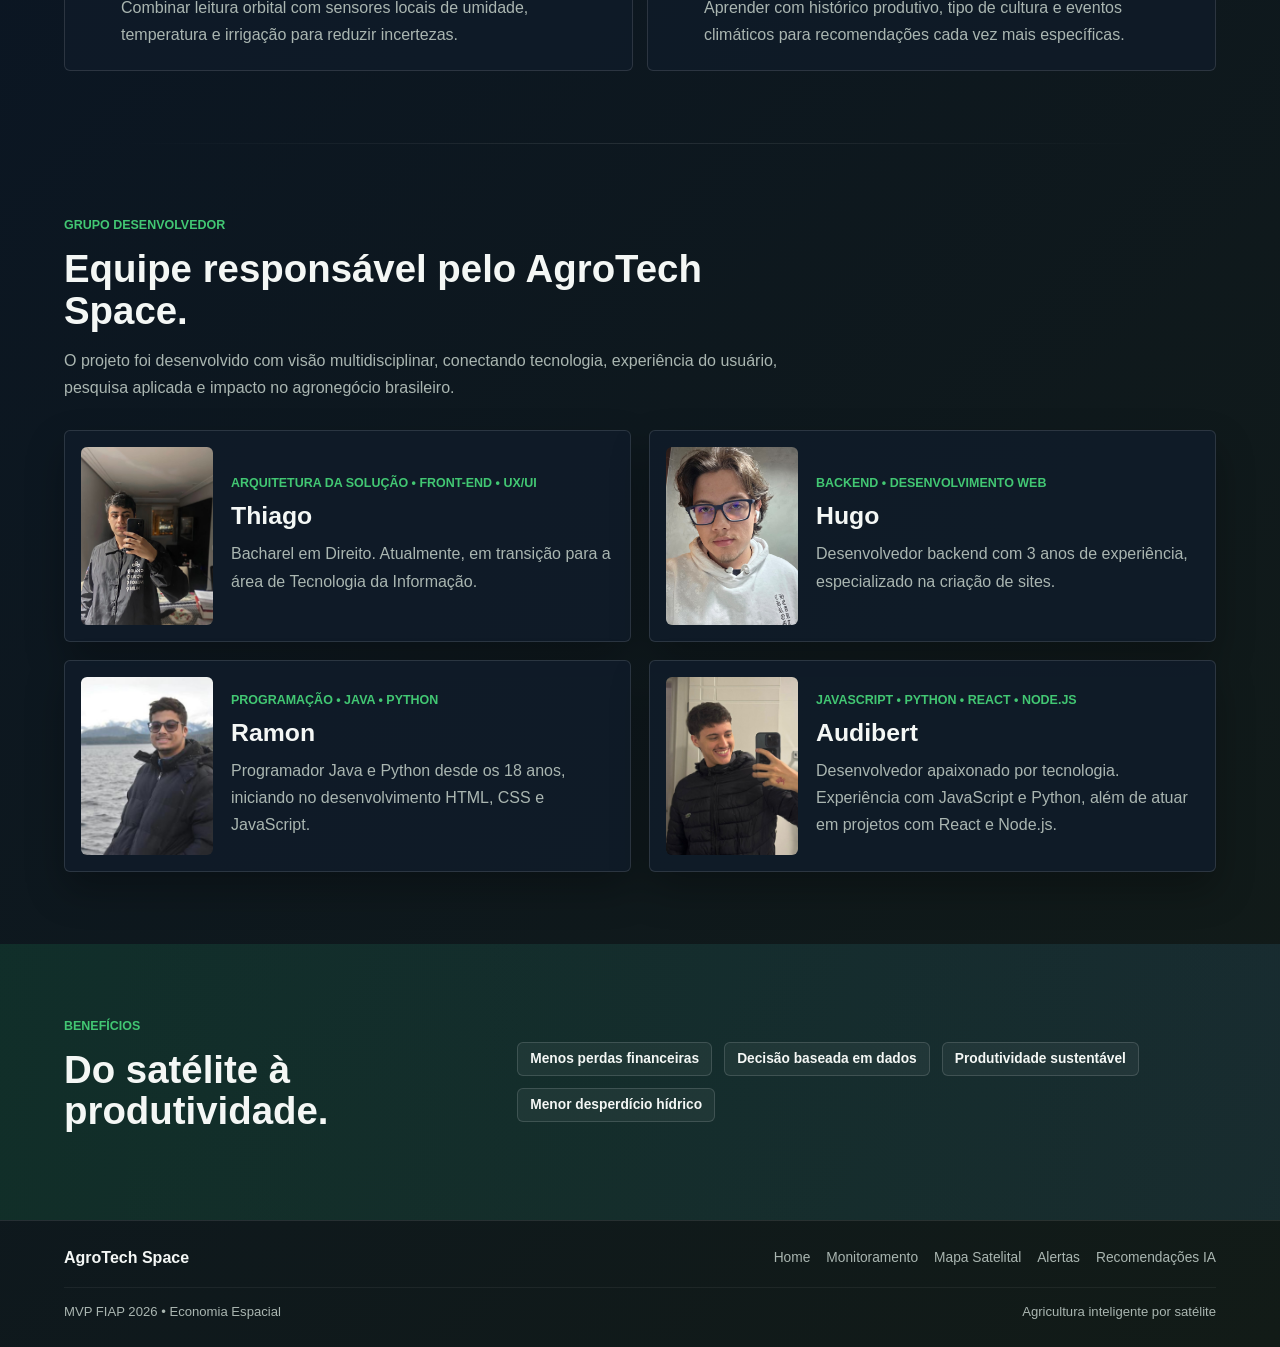
==== commit eef1d7fa: "Enhance HTML structure and accessibility across multiple pages; add meta tags for SEO, implement ski" ====
--- a/index.html
+++ b/index.html
@@ -5,9 +5,14 @@
   <meta name="viewport" content="width=device-width, initial-scale=1.0">
   <meta name="description" content="AgroTech Space conecta dados de satélites, IA e agricultura de precisão para reduzir riscos climáticos no campo brasileiro.">
   <title>AgroTech Space | Agricultura Inteligente por Satélite</title>
+  <link rel="icon" href="favicon.svg" type="image/svg+xml">
+  <meta property="og:title" content="AgroTech Space | Agricultura Inteligente por Satélite">
+  <meta property="og:description" content="AgroTech Space conecta dados de satélites, IA e agricultura de precisão para reduzir riscos climáticos no campo brasileiro.">
+  <meta property="og:type" content="website">
   <link rel="stylesheet" href="assets/css/styles.css">
 </head>
 <body data-page="home">
+  <a class="skip-link" href="#main">Pular para o conteúdo</a>
   <header class="site-header">
     <a class="brand" href="index.html" aria-label="AgroTech Space - página inicial">
       <span class="brand-mark" aria-hidden="true">
@@ -36,7 +41,7 @@
     </nav>
   </header>
 
-  <main>
+  <main id="main">
     <section class="hero">
       <div class="hero-visual" aria-hidden="true">
         <div class="satellite">
@@ -263,8 +268,20 @@
   </main>
 
   <footer class="site-footer">
-    <span>AgroTech Space • MVP FIAP 2026</span>
-    <span>Economia Espacial aplicada ao agro brasileiro</span>
+    <div class="footer-top">
+      <span class="footer-brand">AgroTech Space</span>
+      <nav class="footer-nav" aria-label="Links do rodapé">
+        <a href="index.html">Home</a>
+        <a href="monitoramento.html">Monitoramento</a>
+        <a href="mapa.html">Mapa Satelital</a>
+        <a href="alertas.html">Alertas</a>
+        <a href="recomendacoes.html">Recomendações IA</a>
+      </nav>
+    </div>
+    <div class="footer-bottom">
+      <span>MVP FIAP 2026 • Economia Espacial</span>
+      <span>Agricultura inteligente por satélite</span>
+    </div>
   </footer>
 
   <script src="assets/js/script.js"></script>
--- a/assets/css/styles.css
+++ b/assets/css/styles.css
@@ -29,6 +29,8 @@
 body {
   margin: 0;
   min-height: 100vh;
+  display: flex;
+  flex-direction: column;
   color: var(--white);
   background:
     linear-gradient(180deg, rgba(124, 199, 217, 0.08), transparent 360px),
@@ -232,6 +234,19 @@
 
 .btn:hover {
   transform: translateY(-2px);
+}
+
+.btn:active {
+  transform: translateY(0);
+}
+
+.btn.primary:active {
+  background: linear-gradient(180deg, var(--green), var(--green-dark));
+  box-shadow: 0 4px 10px rgba(40, 209, 124, 0.1);
+}
+
+.btn.secondary:active {
+  background: rgba(255, 255, 255, 0.1);
 }
 
 .btn.primary {
@@ -925,13 +940,175 @@
 .site-footer {
   position: relative;
   z-index: 1;
+  margin-top: auto;
+  display: flex;
+  flex-direction: column;
+  gap: 20px;
+  padding: 28px clamp(18px, 5vw, 72px);
+  border-top: 1px solid rgba(255, 255, 255, 0.1);
+  color: var(--muted);
+  font-size: 0.9rem;
+}
+
+.footer-top {
   display: flex;
   justify-content: space-between;
+  align-items: center;
+}
+
+.footer-brand {
+  font-weight: 800;
+  color: var(--white);
+  font-size: 1rem;
+}
+
+.footer-nav {
+  display: flex;
   gap: 16px;
-  padding: 24px clamp(18px, 5vw, 72px);
-  border-top: 1px solid rgba(255, 255, 255, 0.1);
-  color: var(--muted);
+}
+
+.footer-nav a {
+  color: var(--muted);
+  font-size: 0.86rem;
+  transition: color 180ms ease;
+}
+
+.footer-nav a:hover {
+  color: var(--white);
+}
+
+.footer-bottom {
+  display: flex;
+  justify-content: space-between;
+  padding-top: 16px;
+  border-top: 1px solid rgba(255, 255, 255, 0.06);
+  font-size: 0.82rem;
+}
+
+.skip-link {
+  position: absolute;
+  top: -100%;
+  left: 16px;
+  z-index: 100;
+  padding: 8px 16px;
+  border-radius: 0 0 6px 6px;
+  background: var(--green);
+  color: var(--space);
+  font-weight: 800;
   font-size: 0.9rem;
+  transition: top 180ms ease;
+}
+
+.skip-link:focus {
+  top: 0;
+}
+
+.charts-section {
+  margin-top: 28px;
+}
+
+.charts-grid {
+  display: grid;
+  grid-template-columns: repeat(3, minmax(0, 1fr));
+  gap: 18px;
+  margin-top: 18px;
+}
+
+.chart-container {
+  display: flex;
+  flex-direction: column;
+  height: 220px;
+  padding: 16px;
+  border: 1px solid rgba(255, 255, 255, 0.12);
+  border-radius: 6px;
+  background: var(--panel);
+  box-shadow: var(--shadow);
+}
+
+.chart-container h3 {
+  margin-bottom: 8px;
+  font-size: 0.9rem;
+  color: var(--muted);
+}
+
+.chart-wrapper {
+  position: relative;
+  flex: 1;
+  min-height: 0;
+}
+
+.map-legend {
+  display: flex;
+  flex-wrap: wrap;
+  gap: 16px;
+  margin-top: 14px;
+  padding: 14px 18px;
+  border: 1px solid rgba(255, 255, 255, 0.12);
+  border-radius: 6px;
+  background: rgba(16, 28, 41, 0.78);
+}
+
+.legend-item {
+  display: inline-flex;
+  align-items: center;
+  gap: 8px;
+  font-size: 0.86rem;
+  color: var(--muted);
+}
+
+.legend-color {
+  width: 20px;
+  height: 20px;
+  border-radius: 3px;
+  border: 1px solid rgba(255, 255, 255, 0.2);
+}
+
+.alert-time {
+  display: block;
+  margin-top: 4px;
+  color: var(--muted);
+  font-size: 0.78rem;
+}
+
+.alerts-empty {
+  display: flex;
+  align-items: center;
+  justify-content: center;
+  min-height: 160px;
+  padding: 32px 24px;
+  color: var(--muted);
+  font-size: 1rem;
+  border: 1px dashed rgba(255, 255, 255, 0.12);
+  border-radius: 6px;
+  text-align: center;
+}
+
+.risk-pill.neutral {
+  color: var(--muted);
+  background: rgba(255, 255, 255, 0.08);
+}
+
+.metric-card.updating {
+  animation: flashUpdate 800ms ease;
+}
+
+.split-section,
+.workflow-section,
+.team-section {
+  border-top: none;
+}
+
+.split-section::before,
+.workflow-section::before,
+.team-section::before {
+  content: "";
+  position: absolute;
+  top: 0;
+  left: 8%;
+  right: 8%;
+  height: 1px;
+  background: linear-gradient(90deg, transparent, rgba(255, 255, 255, 0.1), transparent);
+  pointer-events: none;
 }
 
 .reveal {
@@ -953,6 +1130,17 @@
 @keyframes scanMap {
   0% { transform: translateY(-100%); }
   100% { transform: translateY(100%); }
+}
+
+@keyframes flashUpdate {
+  0% {
+    border-left-color: var(--green);
+    box-shadow: inset 4px 0 12px rgba(66, 199, 115, 0.2);
+  }
+  100% {
+    border-left-color: rgba(124, 199, 217, 0.56);
+    box-shadow: none;
+  }
 }
 
 @keyframes enterCard {
@@ -971,6 +1159,10 @@
   .map-layout,
   .ai-console,
   .impact-section {
+    grid-template-columns: 1fr;
+  }
+
+  .charts-grid {
     grid-template-columns: 1fr;
   }
 }
@@ -1031,8 +1223,16 @@
     grid-template-columns: 1fr;
   }
 
-  .site-footer {
+  .footer-top,
+  .footer-bottom {
     flex-direction: column;
+    gap: 12px;
+    text-align: center;
+  }
+
+  .footer-nav {
+    justify-content: center;
+    flex-wrap: wrap;
   }
 }
 
